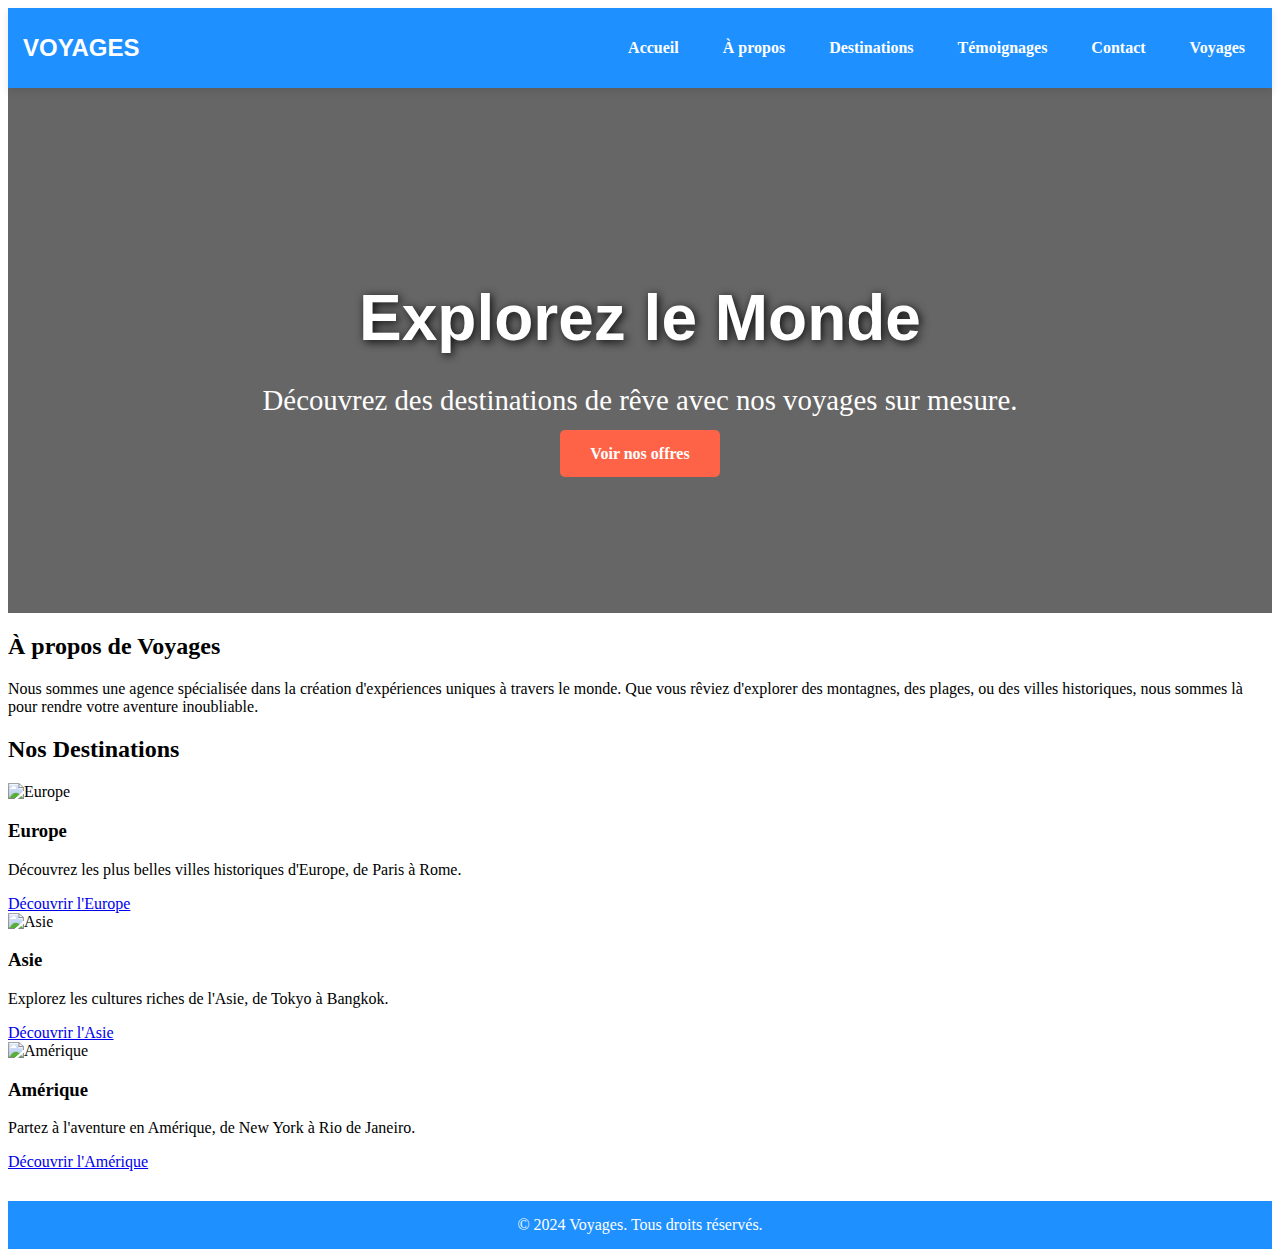
==== index.html @ 98c3b23f "ajout des fichiers scss + html" ====
<!DOCTYPE html>
<html lang="fr">
<head>
    <meta charset="UTF-8">
    <meta name="viewport" content="width=device-width, initial-scale=1.0">
    <title>Voyages Inoubliables</title>
    <link rel="stylesheet" href="style.css">
</head>
<body>
    <!-- Navbar -->
    <header>
        <nav class="navbar">
            <div class="logo">Voyages</div>
            <ul class="nav-links">
                <li><a href="index.html">Accueil</a></li>
                <li><a href="a-propos.html">À propos</a></li>
                <li><a href="#">Destinations</a></li>
                <li><a href="#">Témoignages</a></li>
                <li><a href="formulaire.html">Contact</a></li>
                <li><a href="shop.html">Voyages</a></li>
            </ul>
        </nav>
    </header>

    <!-- Banniere -->
    <section class="banner">
        <div class="banner-content">
            <h1>Explorez le Monde</h1>
            <p>Découvrez des destinations de rêve avec nos voyages sur mesure.</p>
            <a href="shop.html" class="btn-banner">Voir nos offres</a>
        </div>
    </section>

    <!-- Section About -->
    <section class="about">
        <div class="about-content">
            <h2>À propos de Voyages</h2>
            <p>Nous sommes une agence spécialisée dans la création d'expériences uniques à travers le monde. Que vous rêviez d'explorer des montagnes, des plages, ou des villes historiques, nous sommes là pour rendre votre aventure inoubliable.</p>
        </div>
    </section>

    <!-- Section Destinations -->
    <section class="explore">
        <h2>Nos Destinations</h2>
        <div class="flex-container">
            <div class="flex-item">
                <img src="images/paris.jpg" alt="Europe">
                <h3>Europe</h3>
                <p>Découvrez les plus belles villes historiques d'Europe, de Paris à Rome.</p>
                <a href="shop.html" class="btn">Découvrir l'Europe</a>
            </div>
            <div class="flex-item">
                <img src="images/asie.jpg" alt="Asie">
                <h3>Asie</h3>
                <p>Explorez les cultures riches de l'Asie, de Tokyo à Bangkok.</p>
                <a href="shop.html" class="btn">Découvrir l'Asie</a>
            </div>
            <div class="flex-item">
                <img src="images/amerique.jpg" alt="Amérique">
                <h3>Amérique</h3>
                <p>Partez à l'aventure en Amérique, de New York à Rio de Janeiro.</p>
                <a href="shop.html" class="btn">Découvrir l'Amérique</a>
            </div>
        </div>
    </section>

    <!-- Footer -->
    <footer>
        <p>&copy; 2024 Voyages. Tous droits réservés.</p>
    </footer>
</body>
</html>
---- style.css ----
.navbar {
  background-color: #1E90FF;
  padding: 15px;
  display: flex;
  justify-content: space-between;
  align-items: center;
  box-shadow: 0 4px 8px rgba(0, 0, 0, 0.1);
}
.navbar .logo {
  font-family: "Arial", sans-serif;
  font-size: 1.5em;
  font-weight: bold;
  color: #ffffff;
  text-transform: uppercase;
}
.navbar .nav-links {
  list-style: none;
  display: flex;
  gap: 20px;
}
.navbar .nav-links a {
  color: #ffffff;
  text-decoration: none;
  font-weight: bold;
  padding: 8px 12px;
  transition: background-color 0.3s ease;
}
.navbar .nav-links a:hover {
  background-color: #FF6347;
  border-radius: 4px;
}

.banner {
  background: url("images/travel_banner.jpg") no-repeat center center/cover;
  color: #ffffff;
  text-align: center;
  padding: 150px 20px;
  position: relative;
}
.banner::before {
  content: "";
  position: absolute;
  top: 0;
  left: 0;
  width: 100%;
  height: 100%;
  background: rgba(0, 0, 0, 0.6);
  z-index: 1;
}
.banner .banner-content {
  position: relative;
  z-index: 2;
  max-width: 800px;
  margin: auto;
}
.banner .banner-content h1 {
  font-size: 4em;
  font-family: "Arial", sans-serif;
  margin-bottom: 20px;
  text-shadow: 2px 2px 10px rgba(0, 0, 0, 0.9);
}
.banner .banner-content p {
  font-size: 1.8em;
  font-weight: 300;
}
.banner .banner-content .btn-banner {
  padding: 15px 30px;
  background-color: #FF6347;
  color: #ffffff;
  border-radius: 5px;
  text-decoration: none;
  font-weight: bold;
  transition: background-color 0.3s ease;
}
.banner .banner-content .btn-banner:hover {
  background-color: #ff3814;
}

.about-us {
  padding: 50px;
  background-color: #f0f8ff;
}
.about-us .about-intro {
  max-width: 800px;
  margin: auto;
  text-align: center;
}
.about-us .about-intro h2 {
  font-size: 2.5em;
  color: #1E90FF;
  margin-bottom: 20px;
}
.about-us .about-intro p {
  font-size: 1.2em;
  color: #333333;
  line-height: 1.6;
}
.about-us .our-values {
  margin-top: 50px;
}
.about-us .our-values h2 {
  text-align: center;
  font-size: 2.5em;
  margin-bottom: 40px;
  color: #1E90FF;
}
.about-us .our-values .values-container {
  display: flex;
  justify-content: space-around;
  flex-wrap: wrap;
  gap: 20px;
}
.about-us .our-values .values-container .value-item {
  background-color: #ffffff;
  padding: 20px;
  max-width: 250px;
  text-align: center;
  border-radius: 10px;
  box-shadow: 0 4px 8px rgba(0, 0, 0, 0.1);
  transition: transform 0.3s ease;
}
.about-us .our-values .values-container .value-item:hover {
  transform: translateY(-5px);
}
box-shadow .about-us .our-values .values-container .value-item:hover:hover {
  transform: translateY(-5px);
  box-shadow: 0 6px 12px rgba(0, 0, 0, 0.2);
}
.about-us .our-values .values-container .value-item:hover img {
  width: 80px;
  height: 80px;
  margin-bottom: 15px;
}
.about-us .our-values .values-container .value-item:hover h3 {
  font-size: 1.4em;
  color: #1E90FF;
  margin-bottom: 10px;
}
.about-us .our-values .values-container .value-item:hover p {
  font-size: 1em;
  color: #333333;
}
.about-us .our-values .our-team {
  margin-top: 50px;
}
.about-us .our-values .our-team h2 {
  text-align: center;
  font-size: 2.5em;
  margin-bottom: 40px;
  color: #1E90FF;
}
.about-us .our-values .our-team .team-container {
  display: flex;
  justify-content: center;
  flex-wrap: wrap;
  gap: 20px;
}
.about-us .our-values .our-team .team-container .team-member {
  background-color: #ffffff;
  padding: 20px;
  max-width: 250px;
  text-align: center;
  border-radius: 10px;
  box-shadow: 0 4px 8px rgba(0, 0, 0, 0.1);
  transition: transform 0.3s ease;
}
.about-us .our-values .our-team .team-container .team-member:hover {
  transform: translateY(-5px);
  box-shadow: 0 6px 12px rgba(0, 0, 0, 0.2);
}
.about-us .our-values .our-team .team-container .team-member img {
  width: 100%;
  height: auto;
  border-radius: 50%;
  margin-bottom: 15px;
}
.about-us .our-values .our-team .team-container .team-member h3 {
  font-size: 1.4em;
  color: #1E90FF;
  margin-bottom: 5px;
}
.about-us .our-values .our-team .team-container .team-member p {
  font-size: 1em;
  color: #333333;
}

.shop {
  padding: 50px;
  text-align: center;
}
.shop h2 {
  font-size: 2.5em;
  color: #1E90FF;
  margin-bottom: 40px;
}
.shop .shop-container {
  display: flex;
  justify-content: center;
  gap: 20px;
  flex-wrap: wrap;
}
.shop .product-item {
  background-color: #ffffff;
  padding: 20px;
  max-width: 300px;
  border-radius: 10px;
  box-shadow: 0 4px 8px rgba(0, 0, 0, 0.1);
  text-align: center;
  transition: transform 0.3s ease, box-shadow 0.3s ease;
}
.shop .product-item:hover {
  transform: translateY(-10px);
  box-shadow: 0 6px 12px rgba(0, 0, 0, 0.2);
}
.shop .product-item img {
  max-width: 100%;
  border-radius: 8px;
  margin-bottom: 15px;
}
.shop .product-item h3 {
  margin: 15px 0;
  color: #1E90FF;
}
.shop .product-item p {
  color: #333333;
  margin-bottom: 15px;
}
.shop .product-item button {
  padding: 10px 20px;
  background-color: #1E90FF;
  color: #ffffff;
  border: none;
  border-radius: 4px;
  cursor: pointer;
  transition: background-color 0.3s ease;
}
.shop .product-item button:hover {
  background-color: #FF6347;
}

footer {
  background-color: #1E90FF;
  color: #ffffff;
  text-align: center;
  padding: 15px;
  margin-top: 30px;
}
footer p {
  margin: 0;
}

.contact-intro {
  padding: 50px;
  text-align: center;
}
.contact-intro h2 {
  font-size: 2.5em;
  color: #1E90FF;
  margin-bottom: 20px;
}
.contact-intro p {
  font-size: 1.2em;
  max-width: 600px;
  margin: auto;
  line-height: 1.5;
  color: #333333;
}

.contact-form {
  display: flex;
  justify-content: center;
  padding: 20px;
}
.contact-form .form-wrapper {
  width: 100%;
  max-width: 600px;
  padding: 30px;
  background-color: #ffffff;
  border-radius: 12px;
  box-shadow: 0 4px 8px rgba(0, 0, 0, 0.1);
  box-sizing: border-box;
}
.contact-form h2 {
  text-align: center;
  color: #1E90FF;
  margin-bottom: 20px;
  font-size: 2.2em;
}
.contact-form .form-group {
  margin-bottom: 20px;
  display: flex;
  flex-direction: column;
}
.contact-form .form-group label {
  font-weight: bold;
  margin-bottom: 5px;
  color: #333333;
}
.contact-form .form-group input[type=text],
.contact-form .form-group input[type=email],
.contact-form .form-group input[type=date],
.contact-form .form-group select,
.contact-form .form-group textarea {
  padding: 12px;
  border: 1px solid #ccc;
  border-radius: 8px;
  font-size: 1em;
  transition: border-color 0.3s ease, box-shadow 0.3s ease;
  margin-top: 5px;
}
.contact-form .form-group input[type=text]:focus,
.contact-form .form-group input[type=email]:focus,
.contact-form .form-group input[type=date]:focus,
.contact-form .form-group select:focus,
.contact-form .form-group textarea:focus {
  outline: none;
  border-color: #1E90FF;
  box-shadow: 0 0 8px rgba(211, 47, 47, 0.3);
}
.contact-form .form-group textarea {
  resize: vertical;
}
.contact-form .form-group input[type=radio] {
  margin-right: 5px;
}
.contact-form .form-group button {
  width: 100%;
  padding: 15px;
  background-color: #1E90FF;
  border: none;
  border-radius: 8px;
  color: #ffffff;
  font-size: 1.1em;
  cursor: pointer;
  transition: background-color 0.3s ease, transform 0.2s ease;
}
.contact-form .form-group button:hover {
  background-color: #FF6347;
  transform: translateY(-2px);
}
.contact-form .form-group button:active {
  transform: translateY(1px);
}

.testimonials {
  padding: 50px;
  background-color: #ffffff;
}
.testimonials h2 {
  text-align: center;
  font-size: 2.5em;
  margin-bottom: 40px;
  color: #1E90FF;
}
.testimonials .flex-container {
  display: flex;
  gap: 20px;
  justify-content: center;
  flex-wrap: wrap;
}
.testimonials .flex-container .testimonial-item {
  background-color: #f0f8ff;
  padding: 20px;
  max-width: 300px;
  border-radius: 10px;
  box-shadow: 0 4px 8px rgba(0, 0, 0, 0.1);
  text-align: center;
}
.testimonials .flex-container .testimonial-item p {
  color: #333333;
  margin-bottom: 10px;
}
.testimonials .flex-container .testimonial-item strong {
  color: #1E90FF;
}/*# sourceMappingURL=style.css.map */
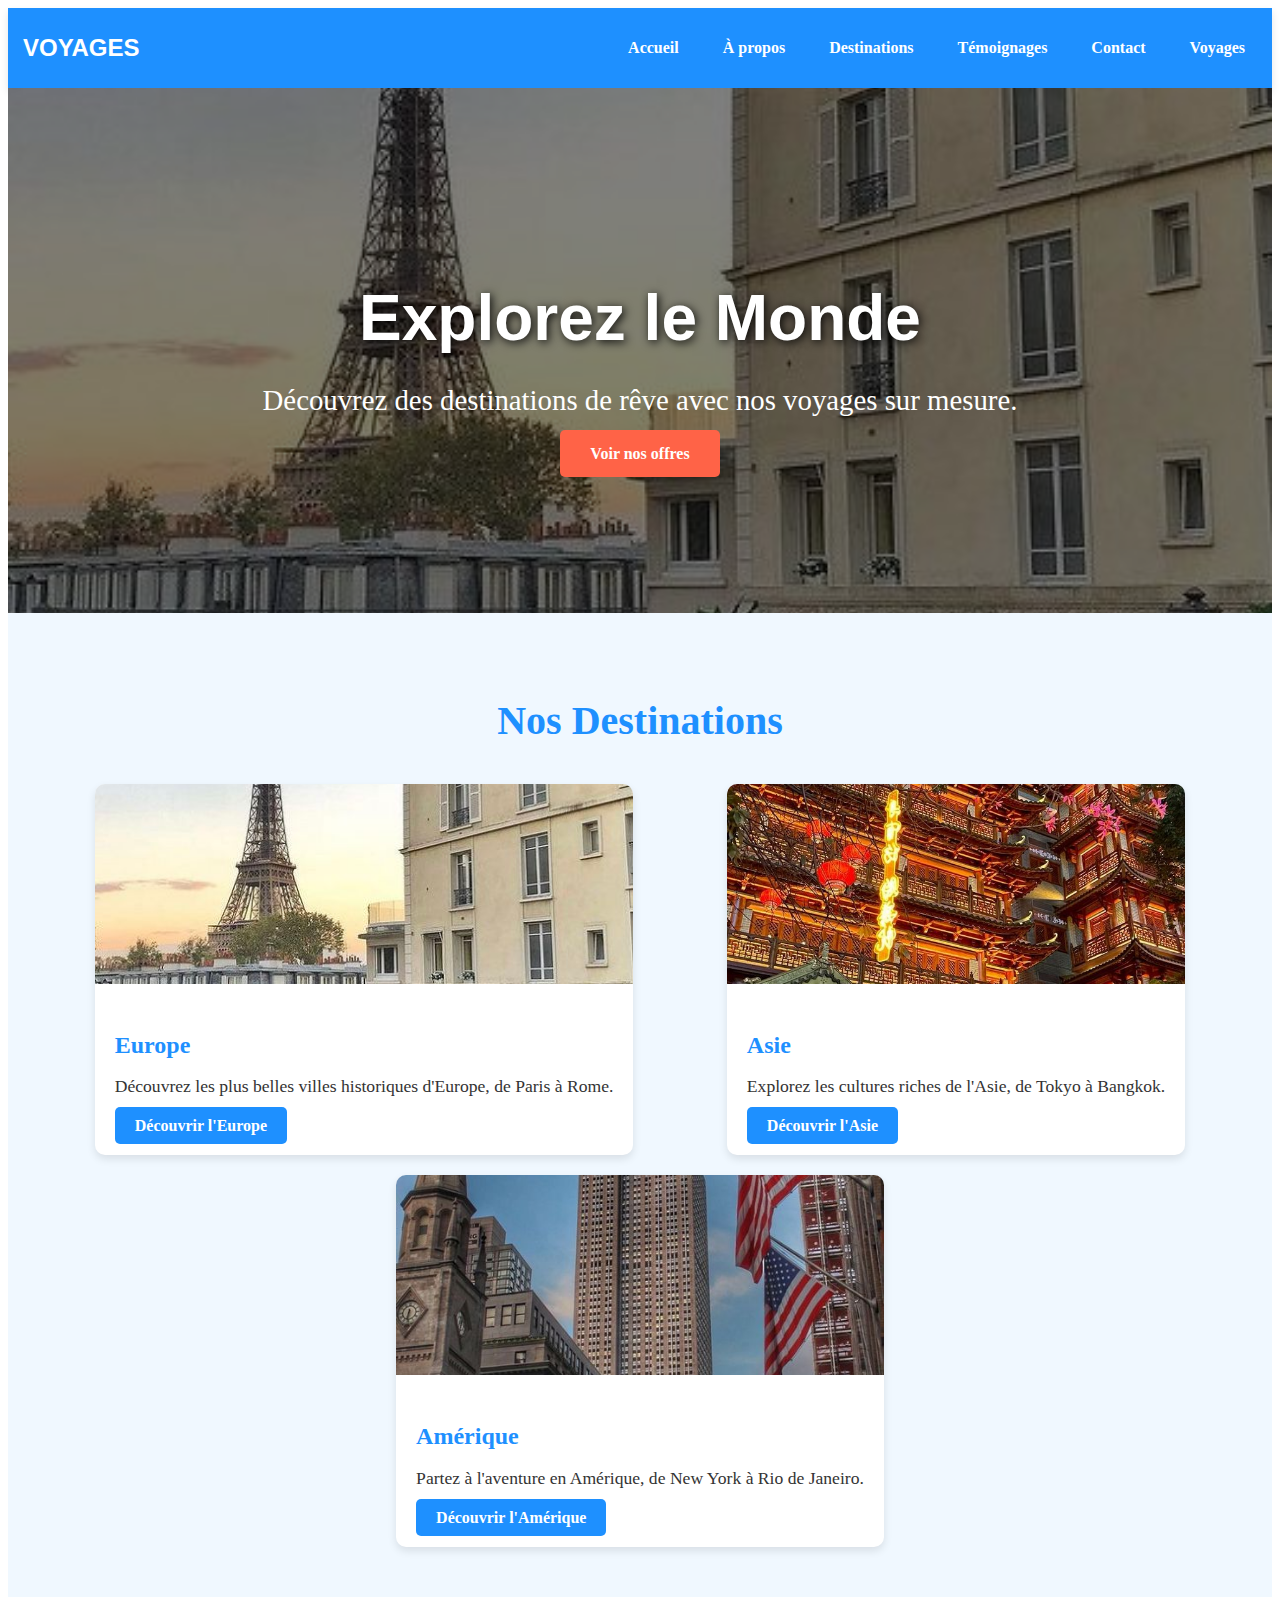
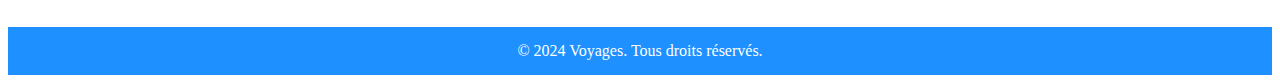
==== commit c119b511: "ajout images + fichiers" ====
--- a/index.html
+++ b/index.html
@@ -14,8 +14,8 @@
             <ul class="nav-links">
                 <li><a href="index.html">Accueil</a></li>
                 <li><a href="a-propos.html">À propos</a></li>
-                <li><a href="#">Destinations</a></li>
-                <li><a href="#">Témoignages</a></li>
+                <li><a href="destinations.html">Destinations</a></li>
+                <li><a href="temoignages.html">Témoignages</a></li>
                 <li><a href="formulaire.html">Contact</a></li>
                 <li><a href="shop.html">Voyages</a></li>
             </ul>
@@ -31,38 +31,45 @@
         </div>
     </section>
 
-    <!-- Section About -->
-    <section class="about">
-        <div class="about-content">
-            <h2>À propos de Voyages</h2>
-            <p>Nous sommes une agence spécialisée dans la création d'expériences uniques à travers le monde. Que vous rêviez d'explorer des montagnes, des plages, ou des villes historiques, nous sommes là pour rendre votre aventure inoubliable.</p>
-        </div>
-    </section>
+<!-- Section About
+<section class="about">
+    <div class="about-content">
+        <h2>À propos de Voyages</h2>
+        <p>Nous sommes une agence spécialisée dans la création d'expériences uniques à travers le monde. Que vous rêviez d'explorer des montagnes, des plages, ou des villes historiques, nous sommes là pour rendre votre aventure inoubliable.</p>
+    </div>
+</section> -->
 
-    <!-- Section Destinations -->
-    <section class="explore">
-        <h2>Nos Destinations</h2>
-        <div class="flex-container">
-            <div class="flex-item">
-                <img src="images/paris.jpg" alt="Europe">
+<!-- Section Destinations -->
+<section class="explore">
+    <h2>Nos Destinations</h2>
+    <div class="flex-container destinations">
+        <div class="flex-item">
+            <img src="images/paris.jpg" alt="Europe">
+            <div class="destination-content">
                 <h3>Europe</h3>
                 <p>Découvrez les plus belles villes historiques d'Europe, de Paris à Rome.</p>
                 <a href="shop.html" class="btn">Découvrir l'Europe</a>
             </div>
-            <div class="flex-item">
-                <img src="images/asie.jpg" alt="Asie">
+        </div>
+        <div class="flex-item">
+            <img src="images/asie.jpg" alt="Asie">
+            <div class="destination-content">
                 <h3>Asie</h3>
                 <p>Explorez les cultures riches de l'Asie, de Tokyo à Bangkok.</p>
                 <a href="shop.html" class="btn">Découvrir l'Asie</a>
             </div>
-            <div class="flex-item">
-                <img src="images/amerique.jpg" alt="Amérique">
+        </div>
+        <div class="flex-item">
+            <img src="images/amerique.jpg" alt="Amérique">
+            <div class="destination-content">
                 <h3>Amérique</h3>
                 <p>Partez à l'aventure en Amérique, de New York à Rio de Janeiro.</p>
                 <a href="shop.html" class="btn">Découvrir l'Amérique</a>
             </div>
         </div>
-    </section>
+    </div>
+</section>
+
 
     <!-- Footer -->
     <footer>
--- a/style.css
+++ b/style.css
@@ -1,3 +1,4 @@
+@charset "UTF-8";
 .navbar {
   background-color: #1E90FF;
   padding: 15px;
@@ -31,11 +32,11 @@
 }
 
 .banner {
-  background: url("images/travel_banner.jpg") no-repeat center center/cover;
+  position: relative;
+  background: url("images/paris.jpg") no-repeat center center/cover;
   color: #ffffff;
   text-align: center;
   padding: 150px 20px;
-  position: relative;
 }
 .banner::before {
   content: "";
@@ -44,7 +45,7 @@
   left: 0;
   width: 100%;
   height: 100%;
-  background: rgba(0, 0, 0, 0.6);
+  background: rgba(0, 0, 0, 0.5);
   z-index: 1;
 }
 .banner .banner-content {
@@ -76,6 +77,66 @@
   background-color: #ff3814;
 }
 
+.explore {
+  padding: 50px;
+  text-align: center;
+  background-color: #f0f8ff;
+}
+.explore h2 {
+  font-size: 2.5em;
+  color: #1E90FF;
+  margin-bottom: 40px;
+}
+.explore .destinations {
+  display: flex;
+  justify-content: space-around;
+  gap: 20px;
+  flex-wrap: wrap;
+}
+.explore .destinations .flex-item {
+  background-color: #ffffff;
+  border-radius: 10px;
+  overflow: hidden;
+  box-shadow: 0 4px 8px rgba(0, 0, 0, 0.1);
+  transition: transform 0.3s ease, box-shadow 0.3s ease;
+}
+.explore .destinations .flex-item:hover {
+  transform: translateY(-5px);
+  box-shadow: 0 6px 12px rgba(0, 0, 0, 0.2);
+}
+.explore .destinations .flex-item img {
+  width: 100%;
+  height: 200px;
+  -o-object-fit: cover;
+     object-fit: cover;
+}
+.explore .destinations .flex-item .destination-content {
+  padding: 20px;
+  text-align: left;
+}
+.explore .destinations .flex-item .destination-content h3 {
+  font-size: 1.5em;
+  color: #1E90FF;
+  margin-bottom: 10px;
+}
+.explore .destinations .flex-item .destination-content p {
+  font-size: 1.1em;
+  color: #333333;
+  margin-bottom: 20px;
+}
+.explore .destinations .flex-item .destination-content .btn {
+  padding: 10px 20px;
+  background-color: #1E90FF;
+  color: #ffffff;
+  border-radius: 5px;
+  text-decoration: none;
+  font-weight: bold;
+  transition: background-color 0.3s ease;
+}
+.explore .destinations .flex-item .destination-content .btn:hover {
+  background-color: #FF6347;
+}
+
 .about-us {
   padding: 50px;
   background-color: #f0f8ff;
@@ -121,65 +182,23 @@
 }
 .about-us .our-values .values-container .value-item:hover {
   transform: translateY(-5px);
-}
-box-shadow .about-us .our-values .values-container .value-item:hover:hover {
-  transform: translateY(-5px);
   box-shadow: 0 6px 12px rgba(0, 0, 0, 0.2);
 }
-.about-us .our-values .values-container .value-item:hover img {
-  width: 80px;
-  height: 80px;
+.about-us .our-values .values-container .value-item img {
+  width: 100px; /* Taille fixe pour les images */
+  height: 100px; /* Garde l'image ronde */
+  border-radius: 50%; /* Rend l'image circulaire */
+  -o-object-fit: cover;
+     object-fit: cover; /* Évite la déformation de l'image */
   margin-bottom: 15px;
-}
-.about-us .our-values .values-container .value-item:hover h3 {
+  transition: transform 0.3s ease; /* Animation douce */
+}
+.about-us .our-values .values-container .value-item h3 {
   font-size: 1.4em;
   color: #1E90FF;
   margin-bottom: 10px;
 }
-.about-us .our-values .values-container .value-item:hover p {
-  font-size: 1em;
-  color: #333333;
-}
-.about-us .our-values .our-team {
-  margin-top: 50px;
-}
-.about-us .our-values .our-team h2 {
-  text-align: center;
-  font-size: 2.5em;
-  margin-bottom: 40px;
-  color: #1E90FF;
-}
-.about-us .our-values .our-team .team-container {
-  display: flex;
-  justify-content: center;
-  flex-wrap: wrap;
-  gap: 20px;
-}
-.about-us .our-values .our-team .team-container .team-member {
-  background-color: #ffffff;
-  padding: 20px;
-  max-width: 250px;
-  text-align: center;
-  border-radius: 10px;
-  box-shadow: 0 4px 8px rgba(0, 0, 0, 0.1);
-  transition: transform 0.3s ease;
-}
-.about-us .our-values .our-team .team-container .team-member:hover {
-  transform: translateY(-5px);
-  box-shadow: 0 6px 12px rgba(0, 0, 0, 0.2);
-}
-.about-us .our-values .our-team .team-container .team-member img {
-  width: 100%;
-  height: auto;
-  border-radius: 50%;
-  margin-bottom: 15px;
-}
-.about-us .our-values .our-team .team-container .team-member h3 {
-  font-size: 1.4em;
-  color: #1E90FF;
-  margin-bottom: 5px;
-}
-.about-us .our-values .our-team .team-container .team-member p {
+.about-us .our-values .values-container .value-item p {
   font-size: 1em;
   color: #333333;
 }
@@ -372,4 +391,54 @@
 }
 .testimonials .flex-container .testimonial-item strong {
   color: #1E90FF;
+}
+
+.our-team {
+  margin-top: 50px;
+}
+.our-team h2 {
+  text-align: center;
+  font-size: 2.5em;
+  margin-bottom: 40px;
+  color: #1E90FF;
+}
+.our-team .team-container {
+  display: flex;
+  justify-content: space-around;
+  flex-wrap: wrap;
+  gap: 20px;
+}
+.our-team .team-container .team-member {
+  background-color: #ffffff;
+  padding: 20px;
+  max-width: 250px;
+  text-align: center;
+  border-radius: 10px;
+  box-shadow: 0 4px 8px rgba(0, 0, 0, 0.1);
+  transition: transform 0.3s ease;
+}
+.our-team .team-container .team-member:hover {
+  transform: translateY(-5px);
+  box-shadow: 0 6px 12px rgba(0, 0, 0, 0.2);
+}
+.our-team .team-container .team-member img {
+  width: 120px; /* Taille contrôlée des images */
+  height: 120px;
+  border-radius: 50%; /* Rend l'image circulaire */
+  -o-object-fit: cover;
+     object-fit: cover; /* Maintient la proportion de l'image */
+  margin-bottom: 15px;
+  transition: transform 0.3s ease;
+}
+.our-team .team-container .team-member img:hover {
+  transform: scale(1.05); /* Un léger zoom au survol */
+}
+.our-team .team-container .team-member h3 {
+  font-size: 1.4em;
+  color: #1E90FF;
+  margin-bottom: 5px;
+}
+.our-team .team-container .team-member p {
+  font-size: 1em;
+  color: #333333;
 }/*# sourceMappingURL=style.css.map */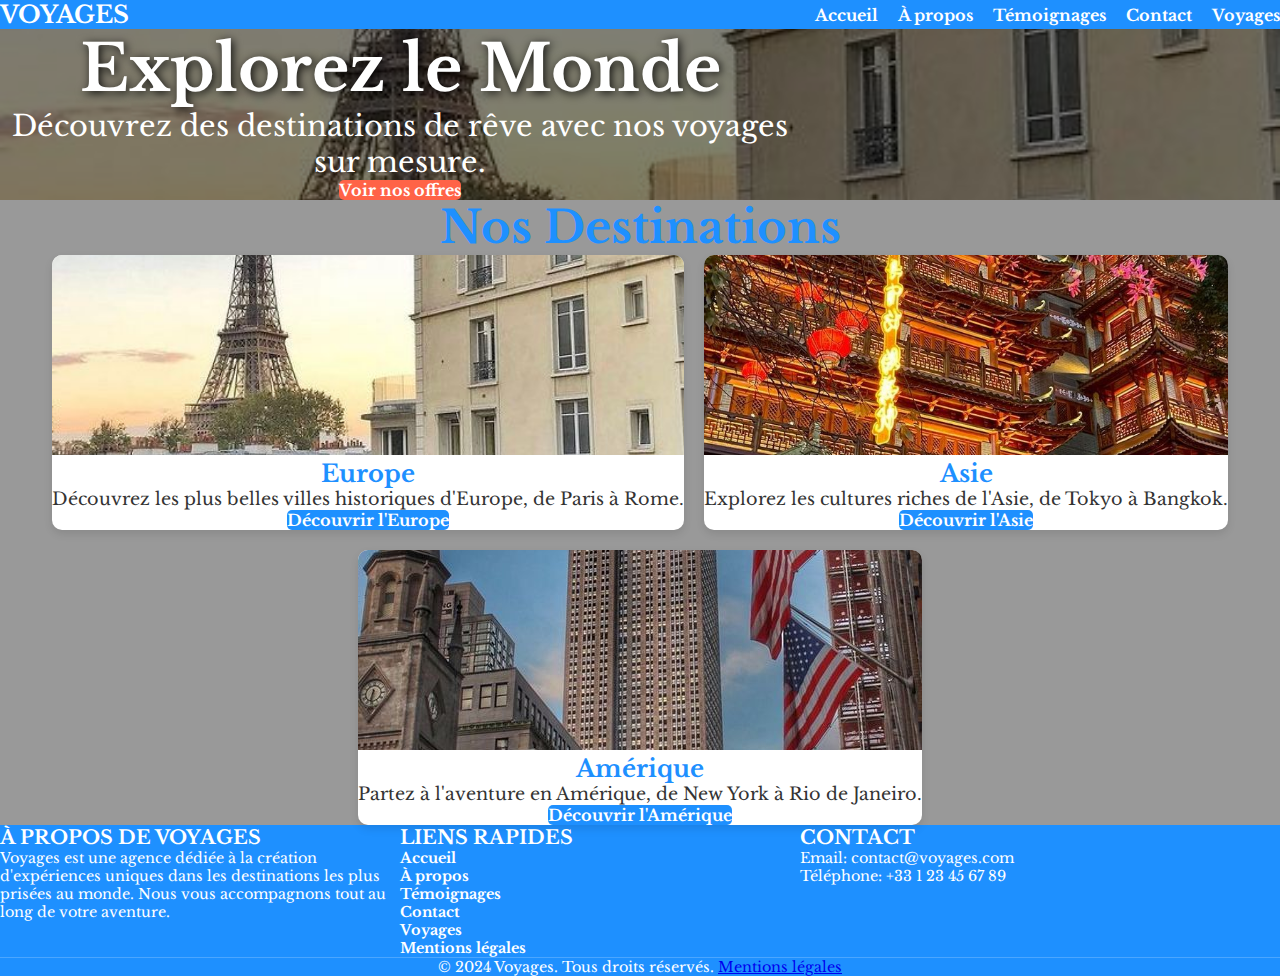
==== commit 3f2dba3e: "ajout charte graphique et autres fichiers pour completer les pages" ====
--- a/index.html
+++ b/index.html
@@ -5,6 +5,7 @@
     <meta name="viewport" content="width=device-width, initial-scale=1.0">
     <title>Voyages Inoubliables</title>
     <link rel="stylesheet" href="style.css">
+    <link rel="stylesheet" href="scss/footer.css">
 </head>
 <body>
     <!-- Navbar -->
@@ -14,7 +15,6 @@
             <ul class="nav-links">
                 <li><a href="index.html">Accueil</a></li>
                 <li><a href="a-propos.html">À propos</a></li>
-                <li><a href="destinations.html">Destinations</a></li>
                 <li><a href="temoignages.html">Témoignages</a></li>
                 <li><a href="formulaire.html">Contact</a></li>
                 <li><a href="shop.html">Voyages</a></li>
@@ -71,9 +71,43 @@
 </section>
 
 
-    <!-- Footer -->
-    <footer>
-        <p>&copy; 2024 Voyages. Tous droits réservés.</p>
-    </footer>
+<!-- Footer -->
+<footer>
+    <div class="footer-container">
+        <!-- Section "À propos" -->
+        <div class="footer-about">
+            <h3>À propos de Voyages</h3>
+            <p>Voyages est une agence dédiée à la création d'expériences uniques dans les destinations les plus prisées au monde. Nous vous accompagnons tout au long de votre aventure.</p>
+        </div>
+
+        <!-- Section "Liens rapides" (sans "Destinations") -->
+        <div class="footer-links">
+            <h3>Liens rapides</h3>
+            <ul>
+                <li><a href="index.html">Accueil</a></li>
+                <li><a href="a-propos.html">À propos</a></li>
+                <li><a href="temoignages.html">Témoignages</a></li>
+                <li><a href="formulaire.html">Contact</a></li>
+                <li><a href="shop.html">Voyages</a></li>
+                <li><a href="mentions-legales.html">Mentions légales</a></li> <!-- Ajout du lien vers "Mentions légales" -->
+            </ul>
+        </div>
+
+        <!-- Section "Contact" -->
+        <div class="footer-contact">
+            <h3>Contact</h3>
+            <p>Email: contact@voyages.com</p>
+            <p>Téléphone: +33 1 23 45 67 89</p>
+        </div>
+    </div>
+
+    <!-- Section Copyright -->
+    <div class="footer-bottom">
+        <p>&copy; 2024 Voyages. Tous droits réservés. <a href="mentions-legales.html">Mentions légales</a></p>
+    </div>
+</footer>
+
+
+
 </body>
 </html>
--- a/style.css
+++ b/style.css
@@ -1,4 +1,13 @@
 @charset "UTF-8";
+@import url("https://fonts.googleapis.com/css2?family=Libre+Baskerville:wght@400;700&display=swap");
+@import url("https://fonts.googleapis.com/css2?family=Libre+Baskerville:wght@400;700&display=swap");
+* {
+  margin: 0 !important;
+  padding: 0 !important;
+  box-sizing: border-box;
+  font-family: "Libre Baskerville", serif;
+}
+
 .navbar {
   background-color: #1E90FF;
   padding: 15px;
@@ -8,7 +17,7 @@
   box-shadow: 0 4px 8px rgba(0, 0, 0, 0.1);
 }
 .navbar .logo {
-  font-family: "Arial", sans-serif;
+  font-family: "Libre Baskerville", serif;
   font-size: 1.5em;
   font-weight: bold;
   color: #ffffff;
@@ -56,7 +65,7 @@
 }
 .banner .banner-content h1 {
   font-size: 4em;
-  font-family: "Arial", sans-serif;
+  font-family: "Libre Baskerville", serif;
   margin-bottom: 20px;
   text-shadow: 2px 2px 10px rgba(0, 0, 0, 0.9);
 }
@@ -78,18 +87,18 @@
 }
 
 .explore {
-  padding: 50px;
-  text-align: center;
-  background-color: #f0f8ff;
+  padding: 60px 20px;
+  text-align: center;
+  background-color: #999;
 }
 .explore h2 {
-  font-size: 2.5em;
+  font-size: 2.8em;
   color: #1E90FF;
   margin-bottom: 40px;
 }
 .explore .destinations {
   display: flex;
-  justify-content: space-around;
+  justify-content: center;
   gap: 20px;
   flex-wrap: wrap;
 }
@@ -112,7 +121,10 @@
 }
 .explore .destinations .flex-item .destination-content {
   padding: 20px;
-  text-align: left;
+  display: flex;
+  flex-direction: column;
+  align-items: center; /* Centrer le contenu, y compris le bouton */
+  text-align: center;
 }
 .explore .destinations .flex-item .destination-content h3 {
   font-size: 1.5em;
@@ -260,12 +272,66 @@
 footer {
   background-color: #1E90FF;
   color: #ffffff;
-  text-align: center;
-  padding: 15px;
-  margin-top: 30px;
-}
-footer p {
+  padding: 40px 20px;
+  /* Section Copyright */
+}
+footer .footer-container {
+  display: flex;
+  justify-content: space-between; /* Colonne sur une seule ligne */
+  align-items: flex-start;
+  flex-wrap: wrap; /* Pour qu'il s'adapte aux petits écrans */
+  max-width: 1200px;
+  margin: 0 auto;
+  /* Style des sections */
+}
+footer .footer-container div {
+  flex: 1 1 250px; /* Taille minimum de chaque section */
+  padding: 0 15px;
+  margin-bottom: 20px;
+  /* Liste de liens */
+}
+footer .footer-container div h3 {
+  margin-bottom: 15px;
+  font-size: 1.2em;
+  color: #ffffff;
+  text-transform: uppercase;
+}
+footer .footer-container div p, footer .footer-container div li {
+  font-size: 0.9em;
+  color: #ffffff;
+}
+footer .footer-container div ul {
+  list-style: none;
+  padding: 0;
+  margin: 0; /* Réinitialisation des marges */
+}
+footer .footer-container div ul li {
+  margin-bottom: 10px;
+}
+footer .footer-container div ul li a {
+  color: #ffffff; /* Liens en blanc */
+  text-decoration: none;
+  font-weight: bold;
+  transition: color 0.3s ease;
+}
+footer .footer-container div ul li a:hover {
+  color: #FF6347; /* Couleur de survol */
+}
+footer .footer-bottom {
+  text-align: center;
+  padding-top: 20px;
+  border-top: 1px solid rgba(255, 255, 255, 0.2);
+}
+footer .footer-bottom p {
   margin: 0;
+  font-size: 0.9em;
+}
+
+* {
+  margin: 0 !important;
+  padding: 0 !important;
+  box-sizing: border-box;
+  font-family: "Libre Baskerville", serif;
 }
 
 .contact-intro {
@@ -364,33 +430,69 @@
 .testimonials {
   padding: 50px;
   background-color: #ffffff;
+  background-image: url("images/testimonials-bg.jpg");
+  background-size: cover;
+  background-position: center;
+}
+.testimonials .overlay {
+  background-color: rgba(0, 0, 0, 0.5);
+  padding: 50px;
+  text-align: center;
 }
 .testimonials h2 {
   text-align: center;
   font-size: 2.5em;
+  color: #ffffff;
   margin-bottom: 40px;
-  color: #1E90FF;
-}
-.testimonials .flex-container {
-  display: flex;
-  gap: 20px;
+}
+.testimonials .testimonials-slider {
+  display: flex;
+  overflow-x: scroll; /* Activer le défilement horizontal */
+  scroll-snap-type: x mandatory; /* Carousel avec snap */
+  -webkit-overflow-scrolling: touch; /* Smooth scrolling sur mobile */
+  gap: 20px; /* Espacement entre les témoignages */
+  padding-bottom: 20px;
+  padding-left: 10px;
+}
+.testimonials .testimonials-container {
+  display: flex;
+  scroll-snap-align: start; /* Chaque élément s'aligne au début lors du défilement */
+}
+.testimonials .testimonial-item {
+  flex: 0 0 220px; /* Largeur fixe pour chaque carte */
+  background-color: #ffffff;
+  padding: 20px;
+  border-radius: 10px;
+  text-align: center;
+  box-shadow: 0 4px 8px rgba(0, 0, 0, 0.1);
+  transition: transform 0.3s ease, box-shadow 0.3s ease;
+  display: flex;
+  flex-direction: column;
+  align-items: center;
   justify-content: center;
-  flex-wrap: wrap;
-}
-.testimonials .flex-container .testimonial-item {
-  background-color: #f0f8ff;
-  padding: 20px;
-  max-width: 300px;
-  border-radius: 10px;
-  box-shadow: 0 4px 8px rgba(0, 0, 0, 0.1);
-  text-align: center;
-}
-.testimonials .flex-container .testimonial-item p {
-  color: #333333;
+  scroll-snap-align: center; /* Centrer chaque élément dans la fenêtre */
+}
+.testimonials .testimonial-item:hover {
+  transform: translateY(-10px);
+  box-shadow: 0 6px 12px rgba(0, 0, 0, 0.2);
+}
+.testimonials .testimonial-item img {
+  width: 70px;
+  height: 70px;
+  border-radius: 50%;
+  -o-object-fit: cover;
+     object-fit: cover;
   margin-bottom: 10px;
 }
-.testimonials .flex-container .testimonial-item strong {
-  color: #1E90FF;
+.testimonials .testimonial-item p {
+  font-size: 0.9em;
+  color: #333;
+  margin-bottom: 10px;
+}
+.testimonials .testimonial-item h3 {
+  font-size: 1.1em;
+  color: #1E90FF;
+  margin-bottom: 5px;
 }
 
 .our-team {
@@ -441,4 +543,28 @@
 .our-team .team-container .team-member p {
   font-size: 1em;
   color: #333333;
+}
+
+.about {
+  padding: 60px 20px;
+  background-color: #999;
+}
+.about .about-content {
+  max-width: 800px;
+  margin: auto;
+  text-align: center;
+}
+.about .about-content h2 {
+  font-size: 2.8em;
+  color: #1E90FF;
+  margin-bottom: 20px;
+  border-bottom: 3px solid #1E90FF;
+  display: inline-block;
+  padding-bottom: 10px;
+}
+.about .about-content p {
+  font-size: 1.2em;
+  color: #333333;
+  line-height: 1.6;
+  margin-top: 20px;
 }/*# sourceMappingURL=style.css.map */--- a/scss/footer.css
+++ b/scss/footer.css
@@ -0,0 +1,64 @@
+footer {
+    background-color: #1E90FF; /* Bleu principal */
+    color: #ffffff; /* Texte en blanc */
+    padding: 40px 20px; /* Espacement interne */
+}
+
+.footer-container {
+    display: flex;
+    justify-content: space-between; /* Colonne sur une seule ligne */
+    align-items: flex-start;
+    flex-wrap: wrap; /* Pour s'adapter aux petits écrans */
+    max-width: 1200px;
+    margin: 0 auto; /* Centrer le footer */
+}
+
+.footer-container div {
+    flex: 1 1 250px; /* Taille minimum de chaque section */
+    padding: 0 15px;
+    margin-bottom: 20px;
+}
+
+.footer-container h3 {
+    margin-bottom: 15px;
+    font-size: 1.2em;
+    color: #ffffff;
+    text-transform: uppercase;
+}
+
+.footer-container p, .footer-container li {
+    font-size: 0.9em;
+    color: #ffffff;
+}
+
+.footer-container ul {
+    list-style: none;
+    padding: 0;
+    margin: 0; /* Réinitialisation des marges */
+}
+
+.footer-container ul li {
+    margin-bottom: 10px;
+}
+
+.footer-container ul li a {
+    color: #ffffff; /* Liens en blanc */
+    text-decoration: none;
+    font-weight: bold;
+    transition: color 0.3s ease;
+}
+
+.footer-container ul li a:hover {
+    color: #FF6347; /* Couleur de survol */
+}
+
+.footer-bottom {
+    text-align: center;
+    padding-top: 20px;
+    border-top: 1px solid rgba(255, 255, 255, 0.2); /* Ligne subtile */
+}
+
+.footer-bottom p {
+    margin: 0;
+    font-size: 0.9em;
+}
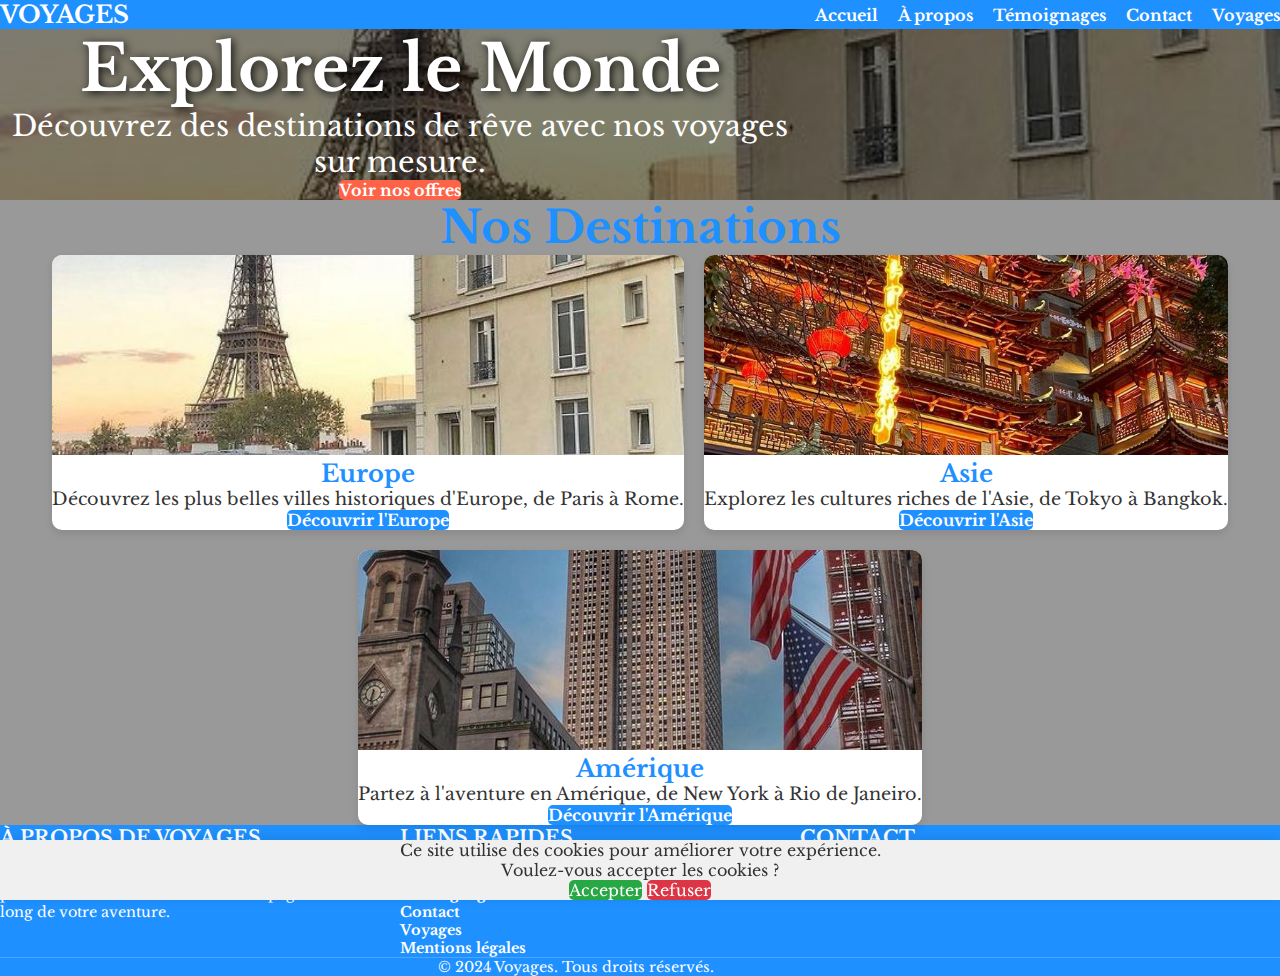
==== commit 92639352: "ajout des cookies" ====
--- a/index.html
+++ b/index.html
@@ -6,6 +6,7 @@
     <title>Voyages Inoubliables</title>
     <link rel="stylesheet" href="style.css">
     <link rel="stylesheet" href="scss/footer.css">
+    <link rel="stylesheet" href="scss/cookies.css">
 </head>
 <body>
     <!-- Navbar -->
@@ -107,7 +108,56 @@
     </div>
 </footer>
 
+<!-- Bandeau de cookies -->
+<div id="cookie-banner" class="cookie-banner">
+    <p>Ce site utilise des cookies pour améliorer votre expérience. <br> Voulez-vous accepter les cookies ?</p>
+    <button id="accept-cookies" class="cookie-btn accept">Accepter</button>
+    <button id="reject-cookies" class="cookie-btn reject">Refuser</button>
+</div>
 
+<script>
+    // Fonction pour gérer les cookies
+    function setCookie(name, value, days) {
+        var expires = "";
+        if (days) {
+            var date = new Date();
+            date.setTime(date.getTime() + (days * 24 * 60 * 60 * 1000));
+            expires = "; expires=" + date.toUTCString();
+        }
+        document.cookie = name + "=" + (value || "") + expires + "; path=/";
+    }
+    
+    function getCookie(name) {
+        var nameEQ = name + "=";
+        var ca = document.cookie.split(';');
+        for (var i = 0; i < ca.length; i++) {
+            var c = ca[i];
+            while (c.charAt(0) == ' ') c = c.substring(1, c.length);
+            if (c.indexOf(nameEQ) == 0) return c.substring(nameEQ.length, c.length);
+        }
+        return null;
+    }
+    
+    // Vérification si l'utilisateur a déjà accepté ou refusé les cookies
+    window.onload = function () {
+        if (!getCookie('cookiesAccepted')) {
+            document.getElementById('cookie-banner').style.display = 'block';
+        }
+    };
+    
+    // Bouton "Accepter" les cookies
+    document.getElementById('accept-cookies').addEventListener('click', function () {
+        setCookie('cookiesAccepted', 'yes', 365);  // Le cookie dure 1 an
+        document.getElementById('cookie-banner').style.display = 'none';
+    });
+    
+    // Bouton "Refuser" les cookies
+    document.getElementById('reject-cookies').addEventListener('click', function () {
+        setCookie('cookiesAccepted', 'no', 365);  // Le cookie dure 1 an
+        document.getElementById('cookie-banner').style.display = 'none';
+    });
+    </script>
+    
 
 </body>
 </html>
--- a/scss/footer.css
+++ b/scss/footer.css
@@ -62,3 +62,49 @@
     margin: 0;
     font-size: 0.9em;
 }
+
+/* Section Mentions légales */
+.legal {
+    max-width: 900px;
+    margin: 50px auto;
+    background-color: #ffffff;
+    padding: 40px 50px;
+    border-radius: 12px;
+    box-shadow: 0px 6px 15px rgba(0, 0, 0, 0.1);
+    border: 1px solid #e0e0e0;
+}
+
+.legal h1 {
+    font-size: 2.8em;
+    margin-bottom: 25px;
+    color: #1E90FF; /* Couleur principale */
+    text-align: center;
+    font-weight: 700;
+}
+
+.legal h2 {
+    font-size: 1.8em;
+    margin-top: 30px;
+    margin-bottom: 15px;
+    color: #FF6347; /* Couleur d'accent */
+    font-weight: 600;
+    text-transform: uppercase;
+}
+
+.legal p {
+    font-size: 1.1em;
+    margin-bottom: 20px;
+    color: #555; /* Gris clair pour les paragraphes */
+    text-align: justify;
+    line-height: 1.8;
+}
+
+/* Liens */
+a {
+    color: #1E90FF;
+    text-decoration: none;
+}
+
+a:hover {
+    text-decoration: underline;
+}--- a/scss/cookies.css
+++ b/scss/cookies.css
@@ -0,0 +1,43 @@
+/* Styles pour le bandeau de cookies */
+.cookie-banner {
+    position: fixed;
+    bottom: 0;
+    left: 0;
+    right: 0;
+    background-color: #f0f0f0;
+    color: #333;
+    padding: 20px;
+    text-align: center;
+    box-shadow: 0 -2px 10px rgba(0, 0, 0, 0.1);
+    z-index: 1000;
+    display: none; /* Masqué par défaut */
+}
+
+.cookie-banner p {
+    margin-bottom: 10px;
+    font-size: 1em;
+}
+
+.cookie-btn {
+    padding: 10px 20px;
+    border: none;
+    border-radius: 5px;
+    cursor: pointer;
+    font-size: 1em;
+    margin: 0 10px;
+    transition: background-color 0.3s ease;
+}
+
+.cookie-btn.accept {
+    background-color: #28a745; /* Vert pour accepter */
+    color: #fff;
+}
+
+.cookie-btn.reject {
+    background-color: #dc3545; /* Rouge pour refuser */
+    color: #fff;
+}
+
+.cookie-btn:hover {
+    opacity: 0.9;
+}
